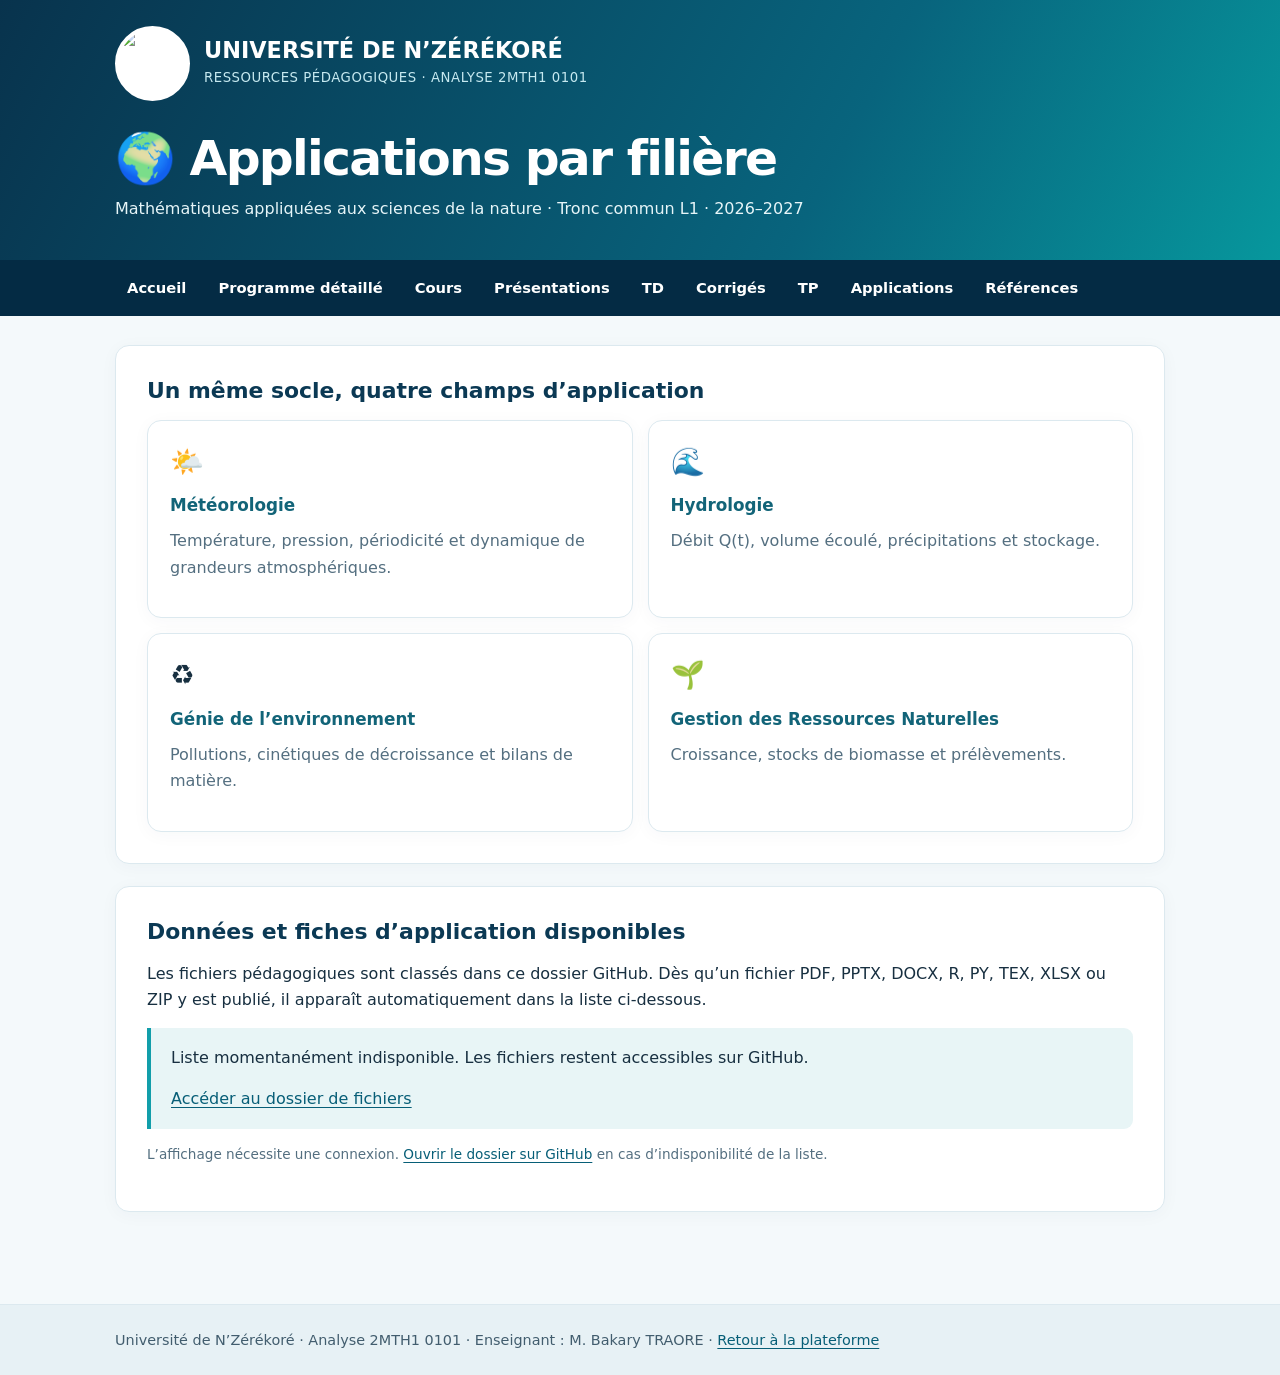
==== applications/index.html @ b44d6200 "Add practicals, applications, bibliography and visual styles" ====
<!doctype html><html lang="fr"><head><meta charset="utf-8"><meta name="viewport" content="width=device-width,initial-scale=1"><meta name="theme-color" content="#0b3954"><meta name="description" content="🌍 Applications par filière — Analyse 2MTH1 0101, tronc commun Licence 1, Université de N’Zérékoré."><title>🌍 Applications par filière | Analyse L1 Tronc commun — UNZ</title><link rel="stylesheet" href="../assets/sections.css"></head><body>
<header><div class="wrap"><div class="brand"><img src="../assets/logo-unz.webp" width="75" height="75" alt="Logo de l'Université de N’Zérékoré"><div><strong>Université de N’Zérékoré</strong><span>Ressources pédagogiques · Analyse 2MTH1 0101</span></div></div><h1>🌍 Applications par filière</h1><p>Mathématiques appliquées aux sciences de la nature · Tronc commun L1 · 2026–2027</p></div></header><nav aria-label="Navigation du cours"><div class="wrap"><a href="../index.html">Accueil</a><a href="../programme.html">Programme détaillé</a><a href="../cours/">Cours</a><a href="../presentations/">Présentations</a><a href="../td/">TD</a><a href="../corriges/">Corrigés</a><a href="../tp/">TP</a><a href="../applications/">Applications</a><a href="../bibliographie/">Références</a></div></nav>
<main class="wrap"><section class="panel"><h2>Un même socle, quatre champs d’application</h2><div class="grid">
<article class="card"><div class="symbol">🌤️</div><h3>Météorologie</h3><p>Température, pression, périodicité et dynamique de grandeurs atmosphériques.</p></article>
<article class="card"><div class="symbol">🌊</div><h3>Hydrologie</h3><p>Débit Q(t), volume écoulé, précipitations et stockage.</p></article>
<article class="card"><div class="symbol">♻️</div><h3>Génie de l’environnement</h3><p>Pollutions, cinétiques de décroissance et bilans de matière.</p></article>
<article class="card"><div class="symbol">🌱</div><h3>Gestion des Ressources Naturelles</h3><p>Croissance, stocks de biomasse et prélèvements.</p></article></div></section><section class="panel"><h2>Données et fiches d’application disponibles</h2><p>Les fichiers pédagogiques sont classés dans ce dossier GitHub. Dès qu’un fichier PDF, PPTX, DOCX, R, PY, TEX, XLSX ou ZIP y est publié, il apparaît automatiquement dans la liste ci-dessous.</p><div id="file-list" class="note" aria-live="polite">Recherche des ressources publiées…</div>
<p class="meta">L’affichage nécessite une connexion. <a href="https://github.com/btraore850/cours-analyse-licence-en-environnement/tree/main/applications/" target="_blank" rel="noopener noreferrer">Ouvrir le dossier sur GitHub</a> en cas d’indisponibilité de la liste.</p></section>
<script>(function(){
const box=document.getElementById('file-list');
const url='https://api.github.com/repos/btraore850/cours-analyse-licence-en-environnement/contents/applications?ref=main';
fetch(url,{headers:{Accept:'application/vnd.github+json'}}).then(r=>{if(!r.ok)throw Error('API');return r.json()}).then(items=>{
  const files=(Array.isArray(items)?items:[]).filter(f=>f.type==='file'&&/\.(pdf|pptx|docx|xlsx|zip|tex|r|py|csv|ipynb)$/i.test(f.name)).sort((a,b)=>a.name.localeCompare(b.name,'fr'));
  box.replaceChildren();
  if(!files.length){box.textContent='Aucun support déposé pour le moment. Les documents seront publiés progressivement.';return;}
  const ul=document.createElement('ul');ul.className='link-list';
  for(const item of files){const li=document.createElement('li');const a=document.createElement('a');a.href='./'+encodeURIComponent(item.name);a.target='_blank';a.rel='noopener noreferrer';a.textContent=item.name;li.append(a);if(Number.isFinite(item.size)){const meta=document.createElement('span');meta.className='meta';meta.textContent=' — '+(item.size/1024/1024).toFixed(2)+' Mo';li.append(meta);}ul.append(li);}
  box.append(ul);
}).catch(()=>{box.replaceChildren();const p=document.createElement('p');p.textContent='Liste momentanément indisponible. Les fichiers restent accessibles sur GitHub.';const a=document.createElement('a');a.href='https://github.com/btraore850/cours-analyse-licence-en-environnement/tree/main/applications/';a.textContent='Accéder au dossier de fichiers';box.append(p,a);});
})();</script></main><footer><div class="wrap">Université de N’Zérékoré · Analyse 2MTH1 0101 · Enseignant : M. Bakary TRAORE · <a href="../index.html">Retour à la plateforme</a></div></footer></body></html>
---- assets/sections.css ----
:root{--marine:#0b3954;--blue:#086e83;--aqua:#119eaa;--ink:#172f40;--muted:#546f80;--pale:#f4f9fb;--line:#dce9ef}
*{box-sizing:border-box}html{scroll-behavior:smooth}body{margin:0;color:var(--ink);background:var(--pale);font:16px/1.67 system-ui,-apple-system,"Segoe UI",Roboto,sans-serif}
a{color:#075e77;text-underline-offset:3px}a:focus-visible{outline:3px solid #edaf44;outline-offset:3px}.wrap{width:min(1050px,calc(100% - 34px));margin:auto}
header{color:#fff;background:linear-gradient(118deg,#08334d 0%,#08647d 65%,#07979d 100%);padding:26px 0 37px}
.brand{display:flex;align-items:center;gap:14px}.brand img{width:75px;height:75px;object-fit:contain;background:#fff;border-radius:50%;border:2px solid #fff;padding:2px}
.brand strong{font-size:clamp(.98rem,2.1vw,1.4rem);display:block;text-transform:uppercase;line-height:1.27}.brand span{color:#c6e9f0;font-size:.83rem;letter-spacing:.04em;text-transform:uppercase}
header h1{font-size:clamp(1.8rem,4.6vw,3.05rem);letter-spacing:-.035em;line-height:1.15;margin:30px 0 9px}header p{margin:0;max-width:800px;color:#e6f5f8}
nav{background:#042b44}nav .wrap{display:flex;gap:8px;flex-wrap:wrap;padding:9px 0}nav a{color:#fff;text-decoration:none;border-radius:8px;padding:7px 12px;font-weight:650;font-size:.92rem}nav a:hover,nav a[aria-current=page]{background:#156a91}
main{padding:29px 0 70px}.panel,.card{background:white;border:1px solid var(--line);border-radius:14px;box-shadow:0 3px 18px #0a344d09}.panel{padding:clamp(18px,3vw,31px);margin-bottom:22px}
h2{color:var(--marine);font-size:1.37rem;line-height:1.3;margin:0 0 14px}h3{font-size:1.05rem;margin:0 0 9px;color:#126478}p{margin:0 0 14px}
.grid{display:grid;grid-template-columns:repeat(2,minmax(0,1fr));gap:15px}.card{padding:22px}.card p{color:var(--muted)}.card .symbol{font-size:1.7rem;line-height:1.4;margin-bottom:10px}
a.action{display:inline-block;color:white;background:var(--marine);padding:9px 15px;border-radius:9px;text-decoration:none;font-weight:700;margin:2px 0 8px}
a.action:hover{background:#0c6580}.link-list{padding-left:21px}.link-list li{margin:8px 0}.label{display:inline-block;border-radius:5px;background:#e9f6f6;padding:3px 9px;color:#0b6575;font-size:.8rem;font-weight:720}
.note{background:#e8f5f6;border-left:4px solid var(--aqua);padding:17px 20px;border-radius:0 9px 9px 0;margin:14px 0}
code{background:#edf4f6;border-radius:4px;padding:2px 5px}.meta{font-size:.85rem;color:var(--muted)}
footer{border-top:1px solid var(--line);padding:23px 0;background:#e7f1f5;color:#425d6e;font-size:.9rem}
@media(max-width:700px){.grid{grid-template-columns:1fr}.brand img{width:64px;height:64px}.panel,.card{padding:18px}nav a{padding:6px 9px}}
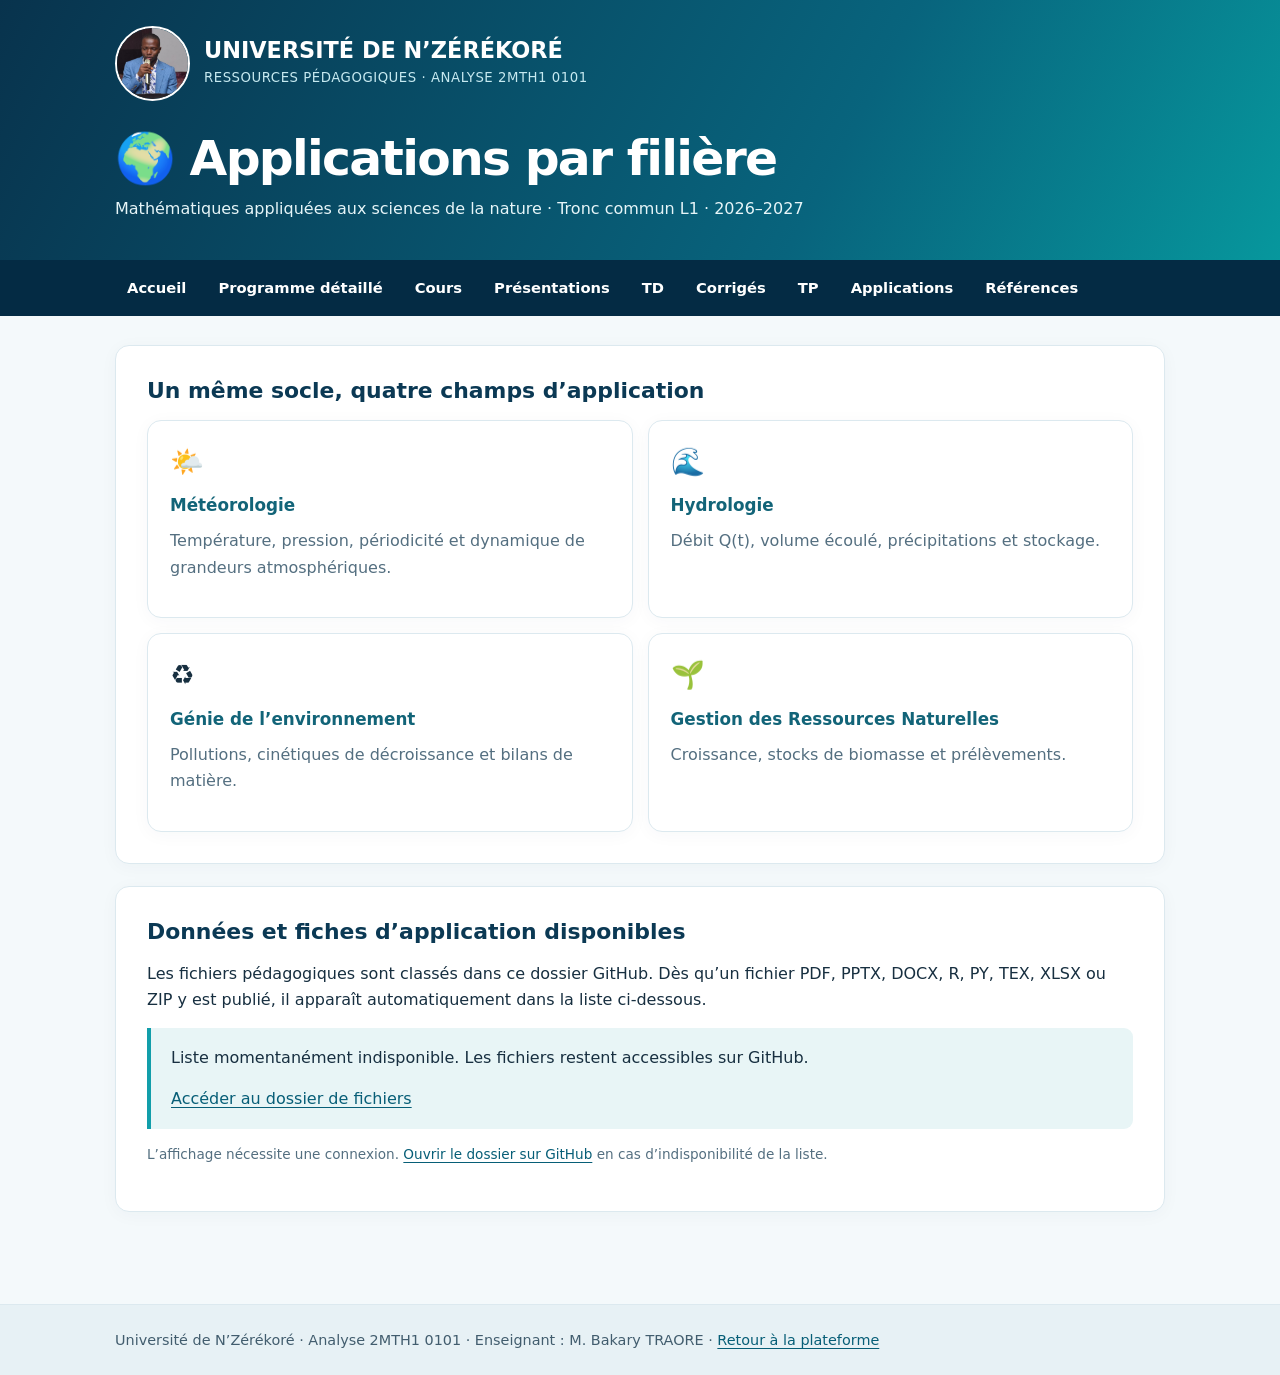
==== commit 1c28ee39: "Afficher la photo de profil dans les en-têtes du site Analyse Environnement" ====
--- a/applications/index.html
+++ b/applications/index.html
@@ -1,5 +1,5 @@
 <!doctype html><html lang="fr"><head><meta charset="utf-8"><meta name="viewport" content="width=device-width,initial-scale=1"><meta name="theme-color" content="#0b3954"><meta name="description" content="🌍 Applications par filière — Analyse 2MTH1 0101, tronc commun Licence 1, Université de N’Zérékoré."><title>🌍 Applications par filière | Analyse L1 Tronc commun — UNZ</title><link rel="stylesheet" href="../assets/sections.css"></head><body>
-<header><div class="wrap"><div class="brand"><img src="../assets/logo-unz.webp" width="75" height="75" alt="Logo de l'Université de N’Zérékoré"><div><strong>Université de N’Zérékoré</strong><span>Ressources pédagogiques · Analyse 2MTH1 0101</span></div></div><h1>🌍 Applications par filière</h1><p>Mathématiques appliquées aux sciences de la nature · Tronc commun L1 · 2026–2027</p></div></header><nav aria-label="Navigation du cours"><div class="wrap"><a href="../index.html">Accueil</a><a href="../programme.html">Programme détaillé</a><a href="../cours/">Cours</a><a href="../presentations/">Présentations</a><a href="../td/">TD</a><a href="../corriges/">Corrigés</a><a href="../tp/">TP</a><a href="../applications/">Applications</a><a href="../bibliographie/">Références</a></div></nav>
+<header><div class="wrap"><div class="brand"><img src="../assets/Profil.png" width="75" height="75" alt="Photo de profil de l’enseignant"><div><strong>Université de N’Zérékoré</strong><span>Ressources pédagogiques · Analyse 2MTH1 0101</span></div></div><h1>🌍 Applications par filière</h1><p>Mathématiques appliquées aux sciences de la nature · Tronc commun L1 · 2026–2027</p></div></header><nav aria-label="Navigation du cours"><div class="wrap"><a href="../index.html">Accueil</a><a href="../programme.html">Programme détaillé</a><a href="../cours/">Cours</a><a href="../presentations/">Présentations</a><a href="../td/">TD</a><a href="../corriges/">Corrigés</a><a href="../tp/">TP</a><a href="../applications/">Applications</a><a href="../bibliographie/">Références</a></div></nav>
 <main class="wrap"><section class="panel"><h2>Un même socle, quatre champs d’application</h2><div class="grid">
 <article class="card"><div class="symbol">🌤️</div><h3>Météorologie</h3><p>Température, pression, périodicité et dynamique de grandeurs atmosphériques.</p></article>
 <article class="card"><div class="symbol">🌊</div><h3>Hydrologie</h3><p>Débit Q(t), volume écoulé, précipitations et stockage.</p></article>
--- a/assets/sections.css
+++ b/assets/sections.css
@@ -2,7 +2,7 @@
 *{box-sizing:border-box}html{scroll-behavior:smooth}body{margin:0;color:var(--ink);background:var(--pale);font:16px/1.67 system-ui,-apple-system,"Segoe UI",Roboto,sans-serif}
 a{color:#075e77;text-underline-offset:3px}a:focus-visible{outline:3px solid #edaf44;outline-offset:3px}.wrap{width:min(1050px,calc(100% - 34px));margin:auto}
 header{color:#fff;background:linear-gradient(118deg,#08334d 0%,#08647d 65%,#07979d 100%);padding:26px 0 37px}
-.brand{display:flex;align-items:center;gap:14px}.brand img{width:75px;height:75px;object-fit:contain;background:#fff;border-radius:50%;border:2px solid #fff;padding:2px}
+.brand{display:flex;align-items:center;gap:14px}.brand img{width:75px;height:75px;object-fit:cover;object-position:center 25%;background:#0a4257;border-radius:50%;border:2px solid #fff;padding:0}
 .brand strong{font-size:clamp(.98rem,2.1vw,1.4rem);display:block;text-transform:uppercase;line-height:1.27}.brand span{color:#c6e9f0;font-size:.83rem;letter-spacing:.04em;text-transform:uppercase}
 header h1{font-size:clamp(1.8rem,4.6vw,3.05rem);letter-spacing:-.035em;line-height:1.15;margin:30px 0 9px}header p{margin:0;max-width:800px;color:#e6f5f8}
 nav{background:#042b44}nav .wrap{display:flex;gap:8px;flex-wrap:wrap;padding:9px 0}nav a{color:#fff;text-decoration:none;border-radius:8px;padding:7px 12px;font-weight:650;font-size:.92rem}nav a:hover,nav a[aria-current=page]{background:#156a91}
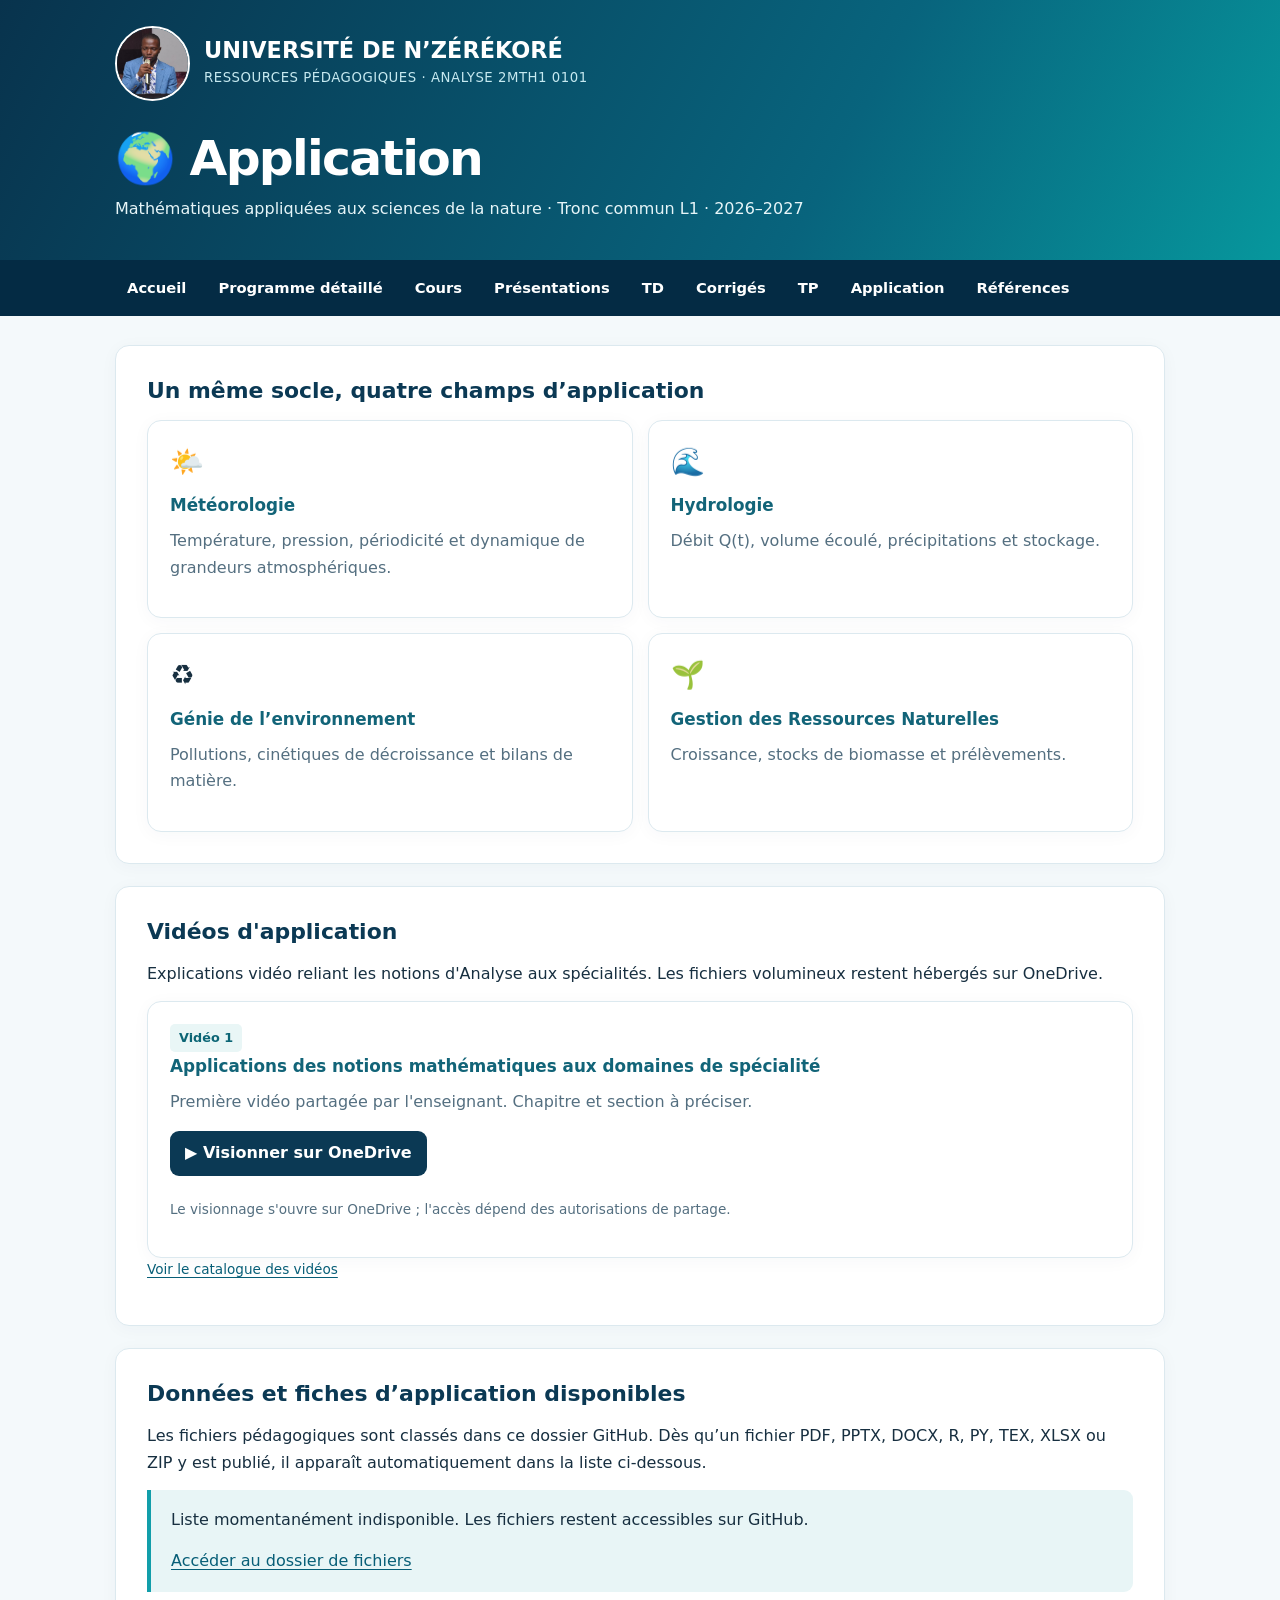
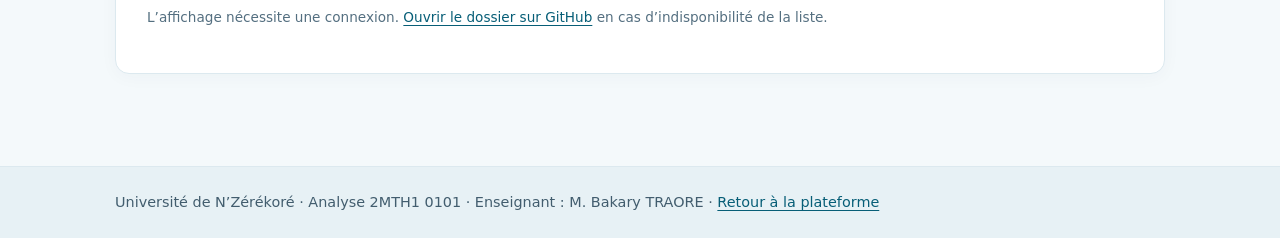
==== commit b25074de: "Intégrer les vidéos pédagogiques à la rubrique Application" ====
--- a/applications/index.html
+++ b/applications/index.html
@@ -1,10 +1,10 @@
 <!doctype html><html lang="fr"><head><meta charset="utf-8"><meta name="viewport" content="width=device-width,initial-scale=1"><meta name="theme-color" content="#0b3954"><meta name="description" content="🌍 Applications par filière — Analyse 2MTH1 0101, tronc commun Licence 1, Université de N’Zérékoré."><title>🌍 Applications par filière | Analyse L1 Tronc commun — UNZ</title><link rel="stylesheet" href="../assets/sections.css"></head><body>
-<header><div class="wrap"><div class="brand"><img src="../assets/Profil.png" width="75" height="75" alt="Photo de profil de l’enseignant"><div><strong>Université de N’Zérékoré</strong><span>Ressources pédagogiques · Analyse 2MTH1 0101</span></div></div><h1>🌍 Applications par filière</h1><p>Mathématiques appliquées aux sciences de la nature · Tronc commun L1 · 2026–2027</p></div></header><nav aria-label="Navigation du cours"><div class="wrap"><a href="../index.html">Accueil</a><a href="../programme.html">Programme détaillé</a><a href="../cours/">Cours</a><a href="../presentations/">Présentations</a><a href="../td/">TD</a><a href="../corriges/">Corrigés</a><a href="../tp/">TP</a><a href="../applications/">Applications</a><a href="../bibliographie/">Références</a></div></nav>
+<header><div class="wrap"><div class="brand"><img src="../assets/Profil.png" width="75" height="75" alt="Photo de profil de l’enseignant"><div><strong>Université de N’Zérékoré</strong><span>Ressources pédagogiques · Analyse 2MTH1 0101</span></div></div><h1>🌍 Application</h1><p>Mathématiques appliquées aux sciences de la nature · Tronc commun L1 · 2026–2027</p></div></header><nav aria-label="Navigation du cours"><div class="wrap"><a href="../index.html">Accueil</a><a href="../programme.html">Programme détaillé</a><a href="../cours/">Cours</a><a href="../presentations/">Présentations</a><a href="../td/">TD</a><a href="../corriges/">Corrigés</a><a href="../tp/">TP</a><a href="../applications/">Application</a><a href="../bibliographie/">Références</a></div></nav>
 <main class="wrap"><section class="panel"><h2>Un même socle, quatre champs d’application</h2><div class="grid">
 <article class="card"><div class="symbol">🌤️</div><h3>Météorologie</h3><p>Température, pression, périodicité et dynamique de grandeurs atmosphériques.</p></article>
 <article class="card"><div class="symbol">🌊</div><h3>Hydrologie</h3><p>Débit Q(t), volume écoulé, précipitations et stockage.</p></article>
 <article class="card"><div class="symbol">♻️</div><h3>Génie de l’environnement</h3><p>Pollutions, cinétiques de décroissance et bilans de matière.</p></article>
-<article class="card"><div class="symbol">🌱</div><h3>Gestion des Ressources Naturelles</h3><p>Croissance, stocks de biomasse et prélèvements.</p></article></div></section><section class="panel"><h2>Données et fiches d’application disponibles</h2><p>Les fichiers pédagogiques sont classés dans ce dossier GitHub. Dès qu’un fichier PDF, PPTX, DOCX, R, PY, TEX, XLSX ou ZIP y est publié, il apparaît automatiquement dans la liste ci-dessous.</p><div id="file-list" class="note" aria-live="polite">Recherche des ressources publiées…</div>
+<article class="card"><div class="symbol">🌱</div><h3>Gestion des Ressources Naturelles</h3><p>Croissance, stocks de biomasse et prélèvements.</p></article></div></section><section class="panel" id="videos-applications"><h2>Vidéos d'application</h2><p>Explications vidéo reliant les notions d'Analyse aux spécialités. Les fichiers volumineux restent hébergés sur OneDrive.</p><article class="card"><span class="label">Vidéo 1</span><h3>Applications des notions mathématiques aux domaines de spécialité</h3><p>Première vidéo partagée par l'enseignant. Chapitre et section à préciser.</p><p><a class="action" href="https://1drv.ms/v/c/96b64801aa91c5f7/IQCIXhhqDDjSRplKuMBbmd2fAfDTXLWQLbrHZxIrogS8CrU?e=4lYdGc" target="_blank" rel="noopener noreferrer">▶ Visionner sur OneDrive</a></p><p class="meta">Le visionnage s'ouvre sur OneDrive ; l'accès dépend des autorisations de partage.</p></article><p class="meta"><a href="VIDEOS.md">Voir le catalogue des vidéos</a></p></section><section class="panel"><h2>Données et fiches d’application disponibles</h2><p>Les fichiers pédagogiques sont classés dans ce dossier GitHub. Dès qu’un fichier PDF, PPTX, DOCX, R, PY, TEX, XLSX ou ZIP y est publié, il apparaît automatiquement dans la liste ci-dessous.</p><div id="file-list" class="note" aria-live="polite">Recherche des ressources publiées…</div>
 <p class="meta">L’affichage nécessite une connexion. <a href="https://github.com/btraore850/cours-analyse-licence-en-environnement/tree/main/applications/" target="_blank" rel="noopener noreferrer">Ouvrir le dossier sur GitHub</a> en cas d’indisponibilité de la liste.</p></section>
 <script>(function(){
 const box=document.getElementById('file-list');
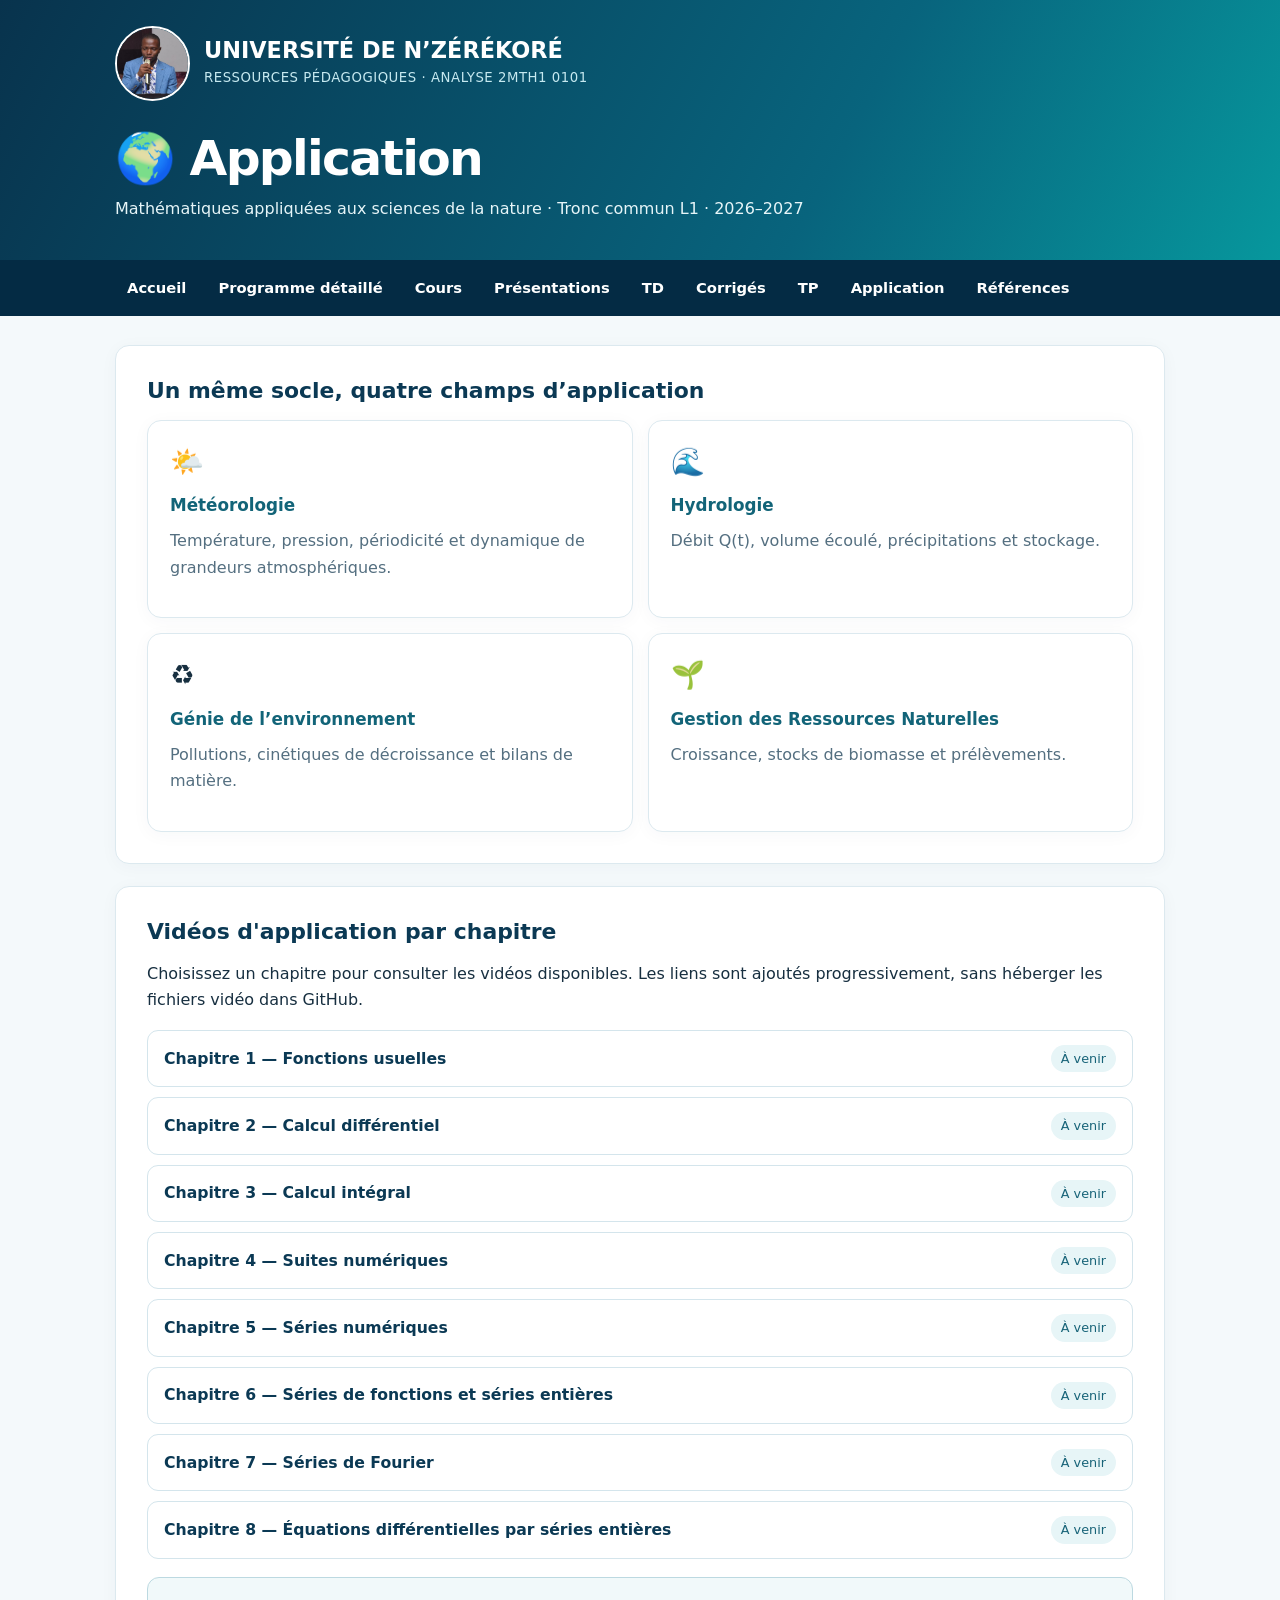
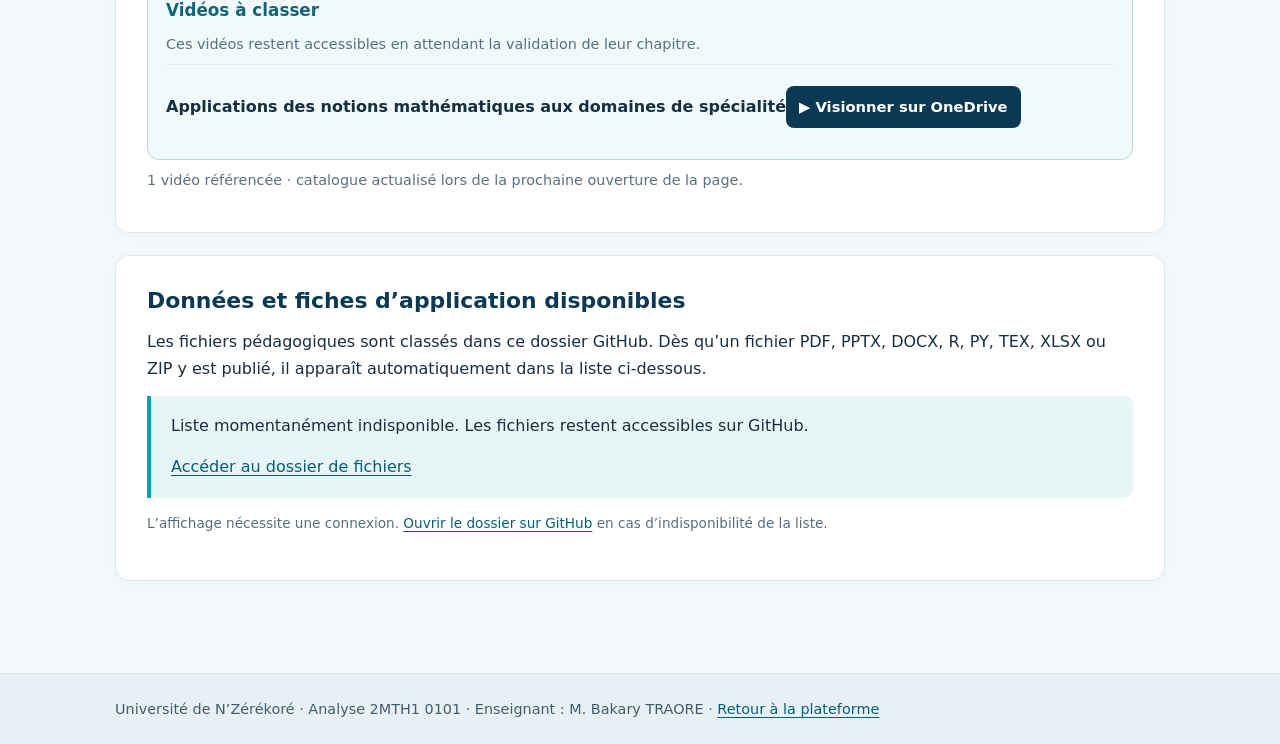
==== commit a59a1c43: "Afficher les vidéos progressivement par chapitre dans Application" ====
--- a/applications/index.html
+++ b/applications/index.html
@@ -4,7 +4,7 @@
 <article class="card"><div class="symbol">🌤️</div><h3>Météorologie</h3><p>Température, pression, périodicité et dynamique de grandeurs atmosphériques.</p></article>
 <article class="card"><div class="symbol">🌊</div><h3>Hydrologie</h3><p>Débit Q(t), volume écoulé, précipitations et stockage.</p></article>
 <article class="card"><div class="symbol">♻️</div><h3>Génie de l’environnement</h3><p>Pollutions, cinétiques de décroissance et bilans de matière.</p></article>
-<article class="card"><div class="symbol">🌱</div><h3>Gestion des Ressources Naturelles</h3><p>Croissance, stocks de biomasse et prélèvements.</p></article></div></section><section class="panel" id="videos-applications"><h2>Vidéos d'application</h2><p>Explications vidéo reliant les notions d'Analyse aux spécialités. Les fichiers volumineux restent hébergés sur OneDrive.</p><article class="card"><span class="label">Vidéo 1</span><h3>Applications des notions mathématiques aux domaines de spécialité</h3><p>Première vidéo partagée par l'enseignant. Chapitre et section à préciser.</p><p><a class="action" href="https://1drv.ms/v/c/96b64801aa91c5f7/IQCIXhhqDDjSRplKuMBbmd2fAfDTXLWQLbrHZxIrogS8CrU?e=4lYdGc" target="_blank" rel="noopener noreferrer">▶ Visionner sur OneDrive</a></p><p class="meta">Le visionnage s'ouvre sur OneDrive ; l'accès dépend des autorisations de partage.</p></article><p class="meta"><a href="VIDEOS.md">Voir le catalogue des vidéos</a></p></section><section class="panel"><h2>Données et fiches d’application disponibles</h2><p>Les fichiers pédagogiques sont classés dans ce dossier GitHub. Dès qu’un fichier PDF, PPTX, DOCX, R, PY, TEX, XLSX ou ZIP y est publié, il apparaît automatiquement dans la liste ci-dessous.</p><div id="file-list" class="note" aria-live="polite">Recherche des ressources publiées…</div>
+<article class="card"><div class="symbol">🌱</div><h3>Gestion des Ressources Naturelles</h3><p>Croissance, stocks de biomasse et prélèvements.</p></article></div></section><section class="panel" id="videos-applications" aria-labelledby="titre-videos-applications"><h2 id="titre-videos-applications">Vidéos d'application par chapitre</h2><p>Choisissez un chapitre pour consulter les vidéos disponibles. Les liens sont ajoutés progressivement, sans héberger les fichiers vidéo dans GitHub.</p><div id="chapitres-videos" aria-live="polite"><p>Chargement du catalogue…</p></div></section><section class="panel"><h2>Données et fiches d’application disponibles</h2><p>Les fichiers pédagogiques sont classés dans ce dossier GitHub. Dès qu’un fichier PDF, PPTX, DOCX, R, PY, TEX, XLSX ou ZIP y est publié, il apparaît automatiquement dans la liste ci-dessous.</p><div id="file-list" class="note" aria-live="polite">Recherche des ressources publiées…</div>
 <p class="meta">L’affichage nécessite une connexion. <a href="https://github.com/btraore850/cours-analyse-licence-en-environnement/tree/main/applications/" target="_blank" rel="noopener noreferrer">Ouvrir le dossier sur GitHub</a> en cas d’indisponibilité de la liste.</p></section>
 <script>(function(){
 const box=document.getElementById('file-list');
@@ -17,4 +17,21 @@
   for(const item of files){const li=document.createElement('li');const a=document.createElement('a');a.href='./'+encodeURIComponent(item.name);a.target='_blank';a.rel='noopener noreferrer';a.textContent=item.name;li.append(a);if(Number.isFinite(item.size)){const meta=document.createElement('span');meta.className='meta';meta.textContent=' — '+(item.size/1024/1024).toFixed(2)+' Mo';li.append(meta);}ul.append(li);}
   box.append(ul);
 }).catch(()=>{box.replaceChildren();const p=document.createElement('p');p.textContent='Liste momentanément indisponible. Les fichiers restent accessibles sur GitHub.';const a=document.createElement('a');a.href='https://github.com/btraore850/cours-analyse-licence-en-environnement/tree/main/applications/';a.textContent='Accéder au dossier de fichiers';box.append(p,a);});
-})();</script></main><footer><div class="wrap">Université de N’Zérékoré · Analyse 2MTH1 0101 · Enseignant : M. Bakary TRAORE · <a href="../index.html">Retour à la plateforme</a></div></footer></body></html>+})();</script></main><footer><div class="wrap">Université de N’Zérékoré · Analyse 2MTH1 0101 · Enseignant : M. Bakary TRAORE · <a href="../index.html">Retour à la plateforme</a></div></footer><style>
+#chapitres-videos .video-chapters{display:grid;gap:10px;margin:16px 0}
+#chapitres-videos .video-chapter{border:1px solid #d4e5ec;border-radius:11px;background:#fff;overflow:hidden}
+#chapitres-videos .video-summary{cursor:pointer;padding:14px 16px;display:flex;gap:12px;align-items:center;justify-content:space-between;flex-wrap:wrap}
+#chapitres-videos .video-summary:hover{background:#eef7f9}
+#chapitres-videos .video-summary strong{font-size:.98rem;color:#0b3954}
+#chapitres-videos .video-count{white-space:nowrap;font-size:.8rem;color:#176378;background:#e7f5f7;border-radius:999px;padding:3px 10px}
+#chapitres-videos .video-content{padding:0 16px 15px}
+#chapitres-videos .video-empty,#chapitres-videos .video-small{color:#587080;font-size:.9rem;margin:8px 0}
+#chapitres-videos .video-entry{padding:13px 0;border-top:1px solid #e3edf1}
+#chapitres-videos .video-entry h3{margin:0 0 6px;font-size:1rem}
+#chapitres-videos .video-button{display:inline-block;background:#0b3954;color:#fff;border-radius:8px;text-decoration:none;font-size:.92rem;font-weight:700;padding:9px 13px;margin-top:8px}
+#chapitres-videos .video-button:hover{background:#11607a}
+#chapitres-videos .video-pending{border:1px solid #bcd9e1;border-radius:12px;padding:18px;margin-top:18px;background:#f1f9fa}
+#chapitres-videos .video-pending h3{margin:0 0 6px}
+</style>
+<script src="videos.js" defer></script>
+</body></html>
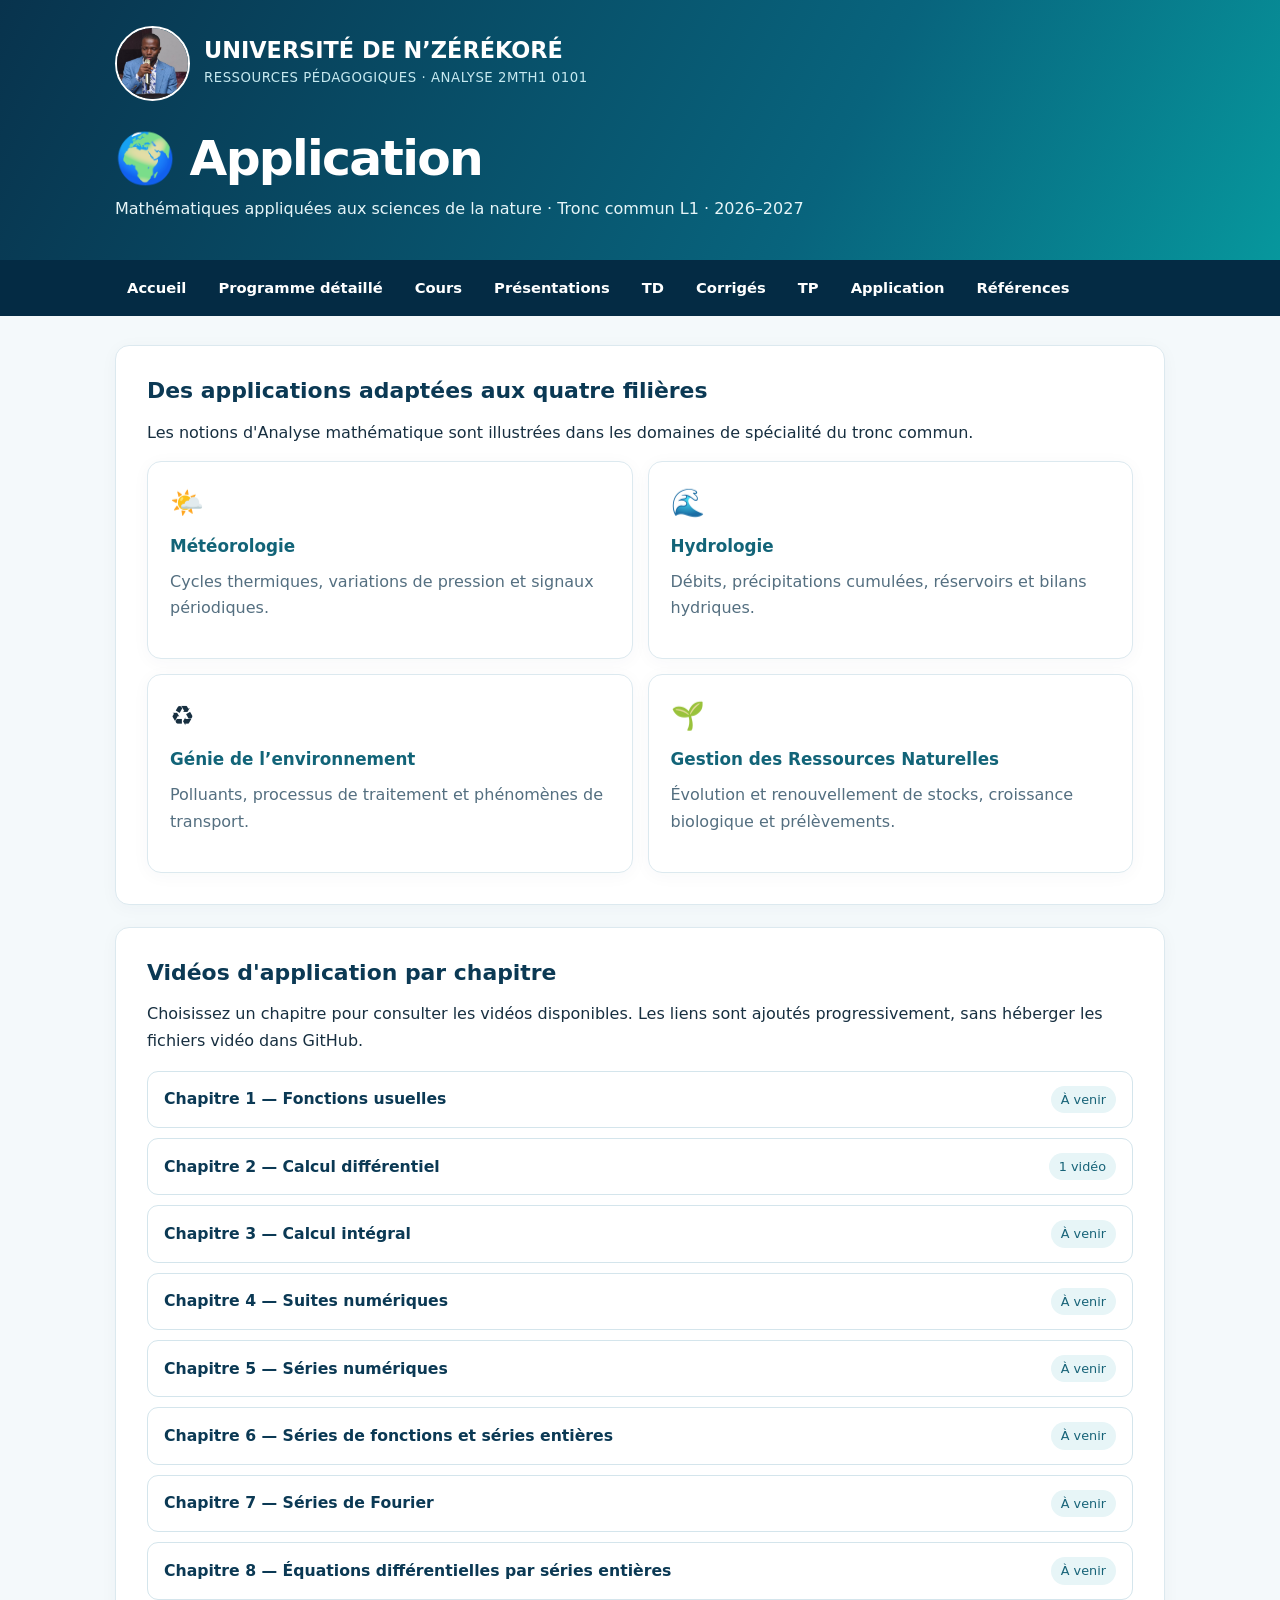
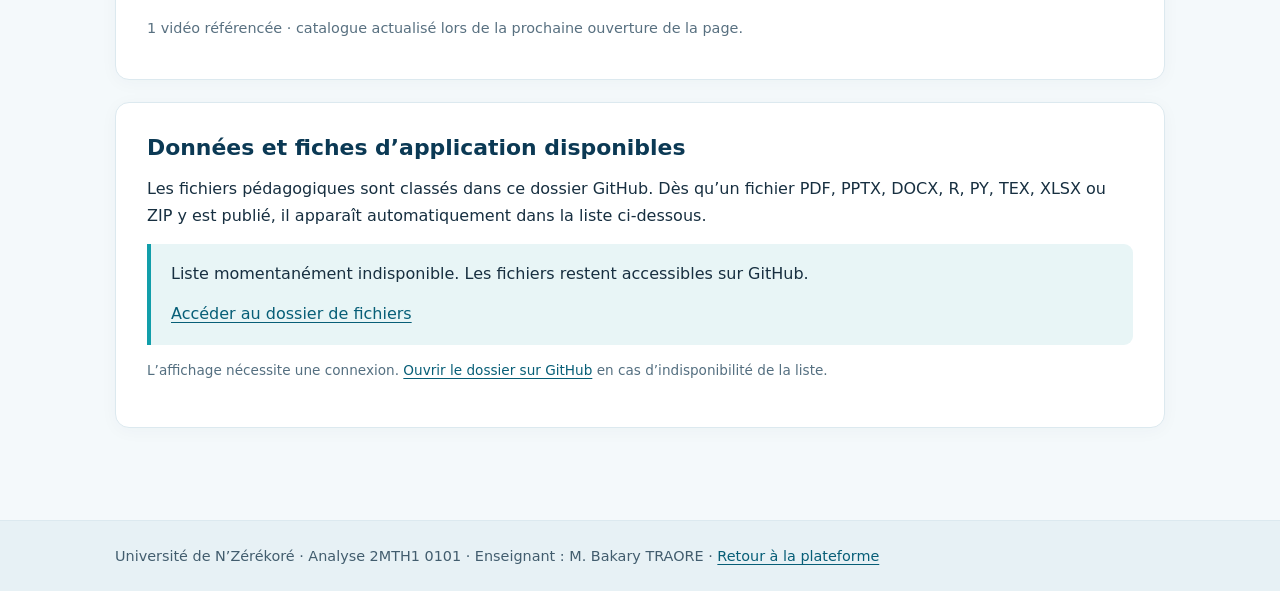
==== commit 6618d8e6: "Fusionner les applications des quatre filières dans la rubrique Application" ====
--- a/applications/index.html
+++ b/applications/index.html
@@ -1,10 +1,14 @@
 <!doctype html><html lang="fr"><head><meta charset="utf-8"><meta name="viewport" content="width=device-width,initial-scale=1"><meta name="theme-color" content="#0b3954"><meta name="description" content="🌍 Applications par filière — Analyse 2MTH1 0101, tronc commun Licence 1, Université de N’Zérékoré."><title>🌍 Applications par filière | Analyse L1 Tronc commun — UNZ</title><link rel="stylesheet" href="../assets/sections.css"></head><body>
 <header><div class="wrap"><div class="brand"><img src="../assets/Profil.png" width="75" height="75" alt="Photo de profil de l’enseignant"><div><strong>Université de N’Zérékoré</strong><span>Ressources pédagogiques · Analyse 2MTH1 0101</span></div></div><h1>🌍 Application</h1><p>Mathématiques appliquées aux sciences de la nature · Tronc commun L1 · 2026–2027</p></div></header><nav aria-label="Navigation du cours"><div class="wrap"><a href="../index.html">Accueil</a><a href="../programme.html">Programme détaillé</a><a href="../cours/">Cours</a><a href="../presentations/">Présentations</a><a href="../td/">TD</a><a href="../corriges/">Corrigés</a><a href="../tp/">TP</a><a href="../applications/">Application</a><a href="../bibliographie/">Références</a></div></nav>
-<main class="wrap"><section class="panel"><h2>Un même socle, quatre champs d’application</h2><div class="grid">
-<article class="card"><div class="symbol">🌤️</div><h3>Météorologie</h3><p>Température, pression, périodicité et dynamique de grandeurs atmosphériques.</p></article>
-<article class="card"><div class="symbol">🌊</div><h3>Hydrologie</h3><p>Débit Q(t), volume écoulé, précipitations et stockage.</p></article>
-<article class="card"><div class="symbol">♻️</div><h3>Génie de l’environnement</h3><p>Pollutions, cinétiques de décroissance et bilans de matière.</p></article>
-<article class="card"><div class="symbol">🌱</div><h3>Gestion des Ressources Naturelles</h3><p>Croissance, stocks de biomasse et prélèvements.</p></article></div></section><section class="panel" id="videos-applications" aria-labelledby="titre-videos-applications"><h2 id="titre-videos-applications">Vidéos d'application par chapitre</h2><p>Choisissez un chapitre pour consulter les vidéos disponibles. Les liens sont ajoutés progressivement, sans héberger les fichiers vidéo dans GitHub.</p><div id="chapitres-videos" aria-live="polite"><p>Chargement du catalogue…</p></div></section><section class="panel"><h2>Données et fiches d’application disponibles</h2><p>Les fichiers pédagogiques sont classés dans ce dossier GitHub. Dès qu’un fichier PDF, PPTX, DOCX, R, PY, TEX, XLSX ou ZIP y est publié, il apparaît automatiquement dans la liste ci-dessous.</p><div id="file-list" class="note" aria-live="polite">Recherche des ressources publiées…</div>
+<main class="wrap"><section class="panel" id="domaines-application" aria-labelledby="domaines-application-titre">
+<h2 id="domaines-application-titre">Des applications adaptées aux quatre filières</h2>
+<p>Les notions d'Analyse mathématique sont illustrées dans les domaines de spécialité du tronc commun.</p>
+<div class="grid">
+<article class="card"><div class="symbol" aria-hidden="true">🌤️</div><h3>Météorologie</h3><p>Cycles thermiques, variations de pression et signaux périodiques.</p></article>
+<article class="card"><div class="symbol" aria-hidden="true">🌊</div><h3>Hydrologie</h3><p>Débits, précipitations cumulées, réservoirs et bilans hydriques.</p></article>
+<article class="card"><div class="symbol" aria-hidden="true">♻️</div><h3>Génie de l’environnement</h3><p>Polluants, processus de traitement et phénomènes de transport.</p></article>
+<article class="card"><div class="symbol" aria-hidden="true">🌱</div><h3>Gestion des Ressources Naturelles</h3><p>Évolution et renouvellement de stocks, croissance biologique et prélèvements.</p></article>
+</div></section><section class="panel" id="videos-applications" aria-labelledby="titre-videos-applications"><h2 id="titre-videos-applications">Vidéos d'application par chapitre</h2><p>Choisissez un chapitre pour consulter les vidéos disponibles. Les liens sont ajoutés progressivement, sans héberger les fichiers vidéo dans GitHub.</p><div id="chapitres-videos" aria-live="polite"><p>Chargement du catalogue…</p></div></section><section class="panel"><h2>Données et fiches d’application disponibles</h2><p>Les fichiers pédagogiques sont classés dans ce dossier GitHub. Dès qu’un fichier PDF, PPTX, DOCX, R, PY, TEX, XLSX ou ZIP y est publié, il apparaît automatiquement dans la liste ci-dessous.</p><div id="file-list" class="note" aria-live="polite">Recherche des ressources publiées…</div>
 <p class="meta">L’affichage nécessite une connexion. <a href="https://github.com/btraore850/cours-analyse-licence-en-environnement/tree/main/applications/" target="_blank" rel="noopener noreferrer">Ouvrir le dossier sur GitHub</a> en cas d’indisponibilité de la liste.</p></section>
 <script>(function(){
 const box=document.getElementById('file-list');
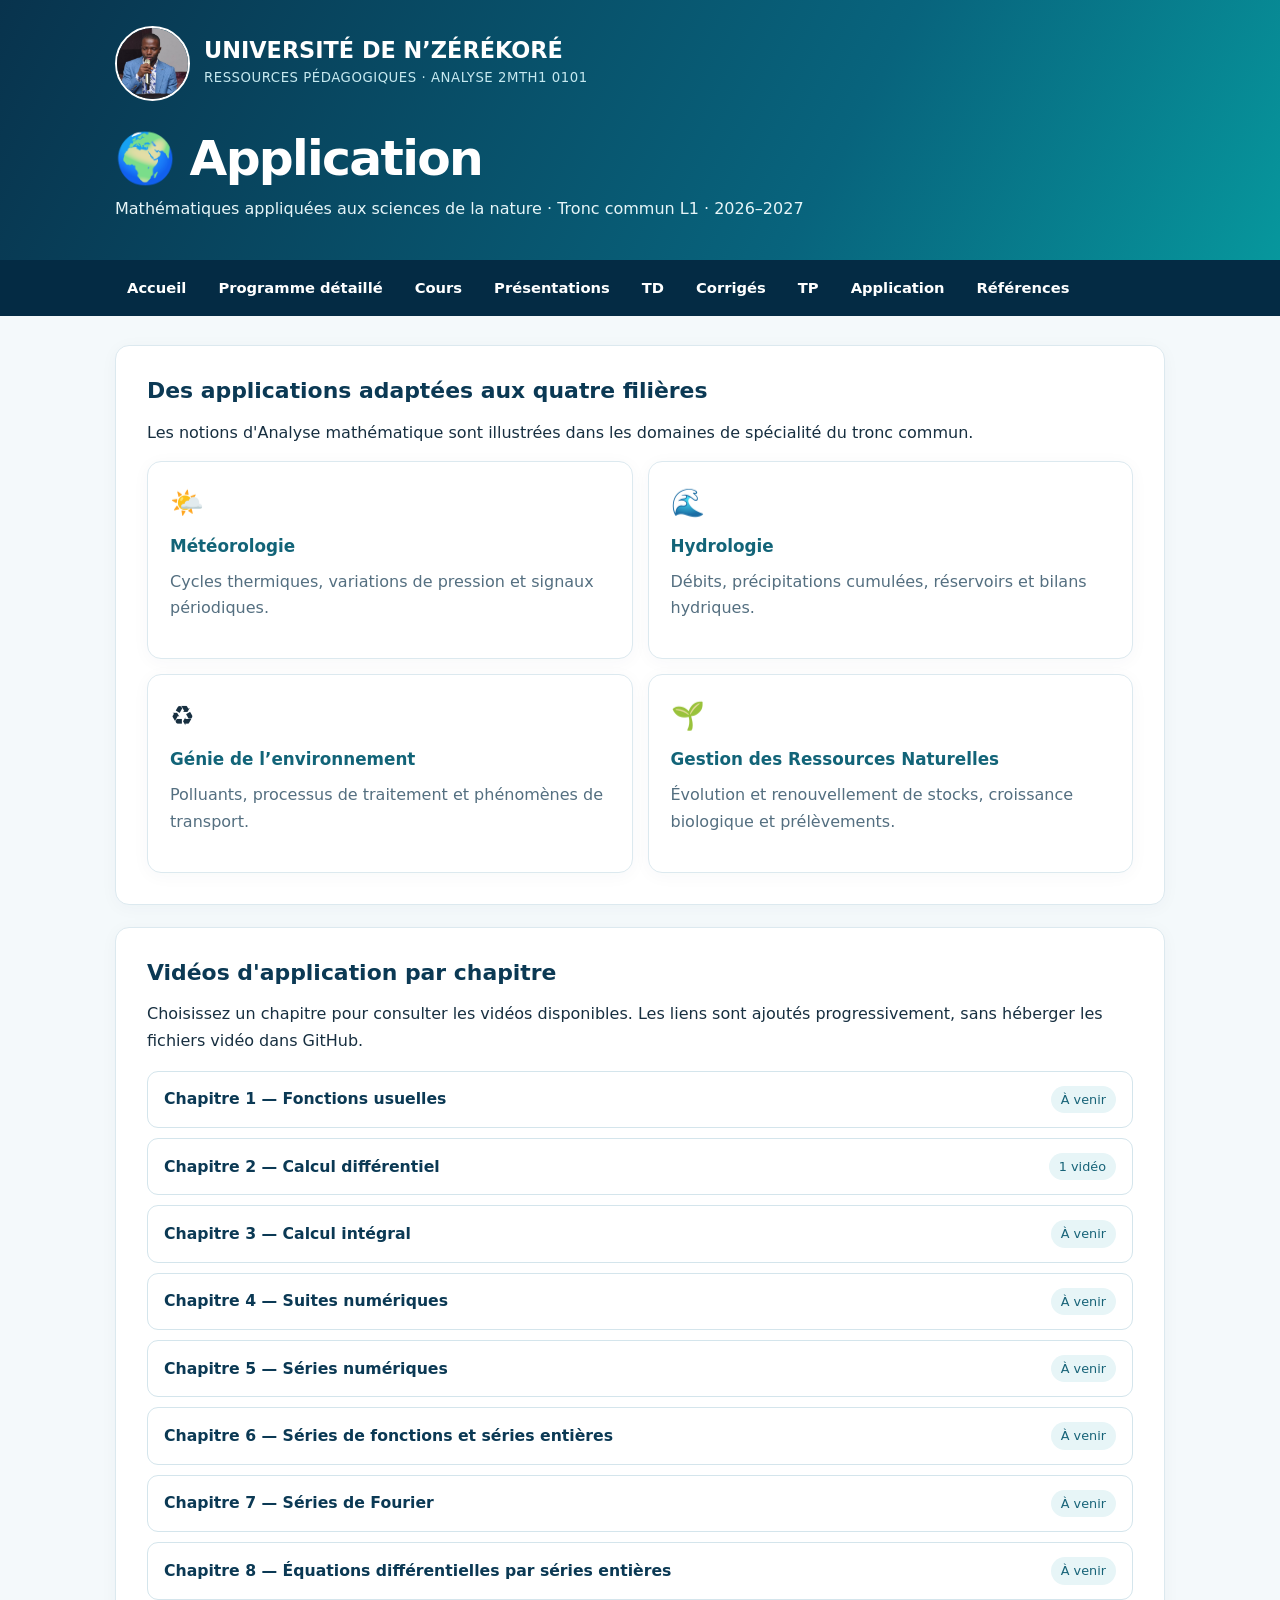
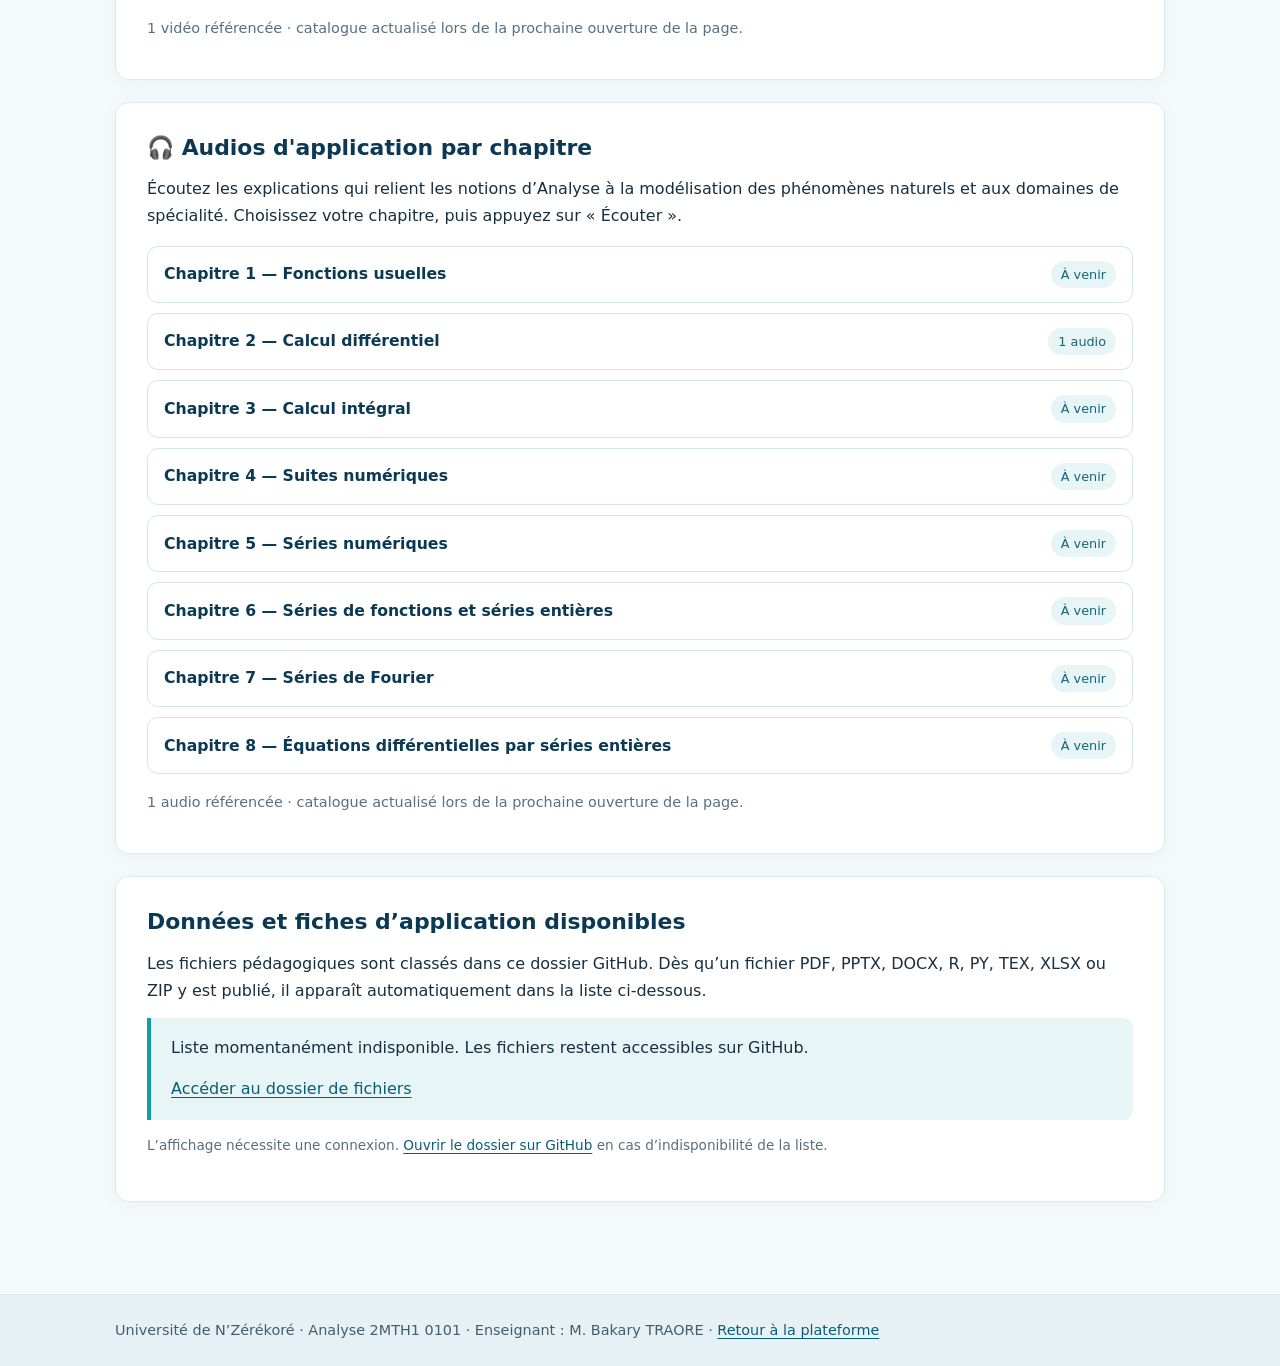
==== commit e40a8cd6: "Intégrer la rubrique Audios d’application par chapitre à la plateforme" ====
--- a/applications/index.html
+++ b/applications/index.html
@@ -8,7 +8,7 @@
 <article class="card"><div class="symbol" aria-hidden="true">🌊</div><h3>Hydrologie</h3><p>Débits, précipitations cumulées, réservoirs et bilans hydriques.</p></article>
 <article class="card"><div class="symbol" aria-hidden="true">♻️</div><h3>Génie de l’environnement</h3><p>Polluants, processus de traitement et phénomènes de transport.</p></article>
 <article class="card"><div class="symbol" aria-hidden="true">🌱</div><h3>Gestion des Ressources Naturelles</h3><p>Évolution et renouvellement de stocks, croissance biologique et prélèvements.</p></article>
-</div></section><section class="panel" id="videos-applications" aria-labelledby="titre-videos-applications"><h2 id="titre-videos-applications">Vidéos d'application par chapitre</h2><p>Choisissez un chapitre pour consulter les vidéos disponibles. Les liens sont ajoutés progressivement, sans héberger les fichiers vidéo dans GitHub.</p><div id="chapitres-videos" aria-live="polite"><p>Chargement du catalogue…</p></div></section><section class="panel"><h2>Données et fiches d’application disponibles</h2><p>Les fichiers pédagogiques sont classés dans ce dossier GitHub. Dès qu’un fichier PDF, PPTX, DOCX, R, PY, TEX, XLSX ou ZIP y est publié, il apparaît automatiquement dans la liste ci-dessous.</p><div id="file-list" class="note" aria-live="polite">Recherche des ressources publiées…</div>
+</div></section><section class="panel" id="videos-applications" aria-labelledby="titre-videos-applications"><h2 id="titre-videos-applications">Vidéos d'application par chapitre</h2><p>Choisissez un chapitre pour consulter les vidéos disponibles. Les liens sont ajoutés progressivement, sans héberger les fichiers vidéo dans GitHub.</p><div id="chapitres-videos" aria-live="polite"><p>Chargement du catalogue…</p></div></section><section class="panel" id="audios-applications" aria-labelledby="titre-audios-applications"><h2 id="titre-audios-applications">🎧 Audios d'application par chapitre</h2><p>Écoutez les explications qui relient les notions d’Analyse à la modélisation des phénomènes naturels et aux domaines de spécialité. Choisissez votre chapitre, puis appuyez sur « Écouter ».</p><div id="chapitres-audios" aria-live="polite"><p>Chargement des audios…</p></div><noscript><p><a href="https://1drv.ms/u/c/96b64801aa91c5f7/IQDWI_r1zynGS5aNCzi23KBCARkCHHpRU6VjJ1iRneKgelI?e=N4W4RV">Chapitre 2 — Écouter l’audio sur OneDrive</a></p></noscript></section><section class="panel"><h2>Données et fiches d’application disponibles</h2><p>Les fichiers pédagogiques sont classés dans ce dossier GitHub. Dès qu’un fichier PDF, PPTX, DOCX, R, PY, TEX, XLSX ou ZIP y est publié, il apparaît automatiquement dans la liste ci-dessous.</p><div id="file-list" class="note" aria-live="polite">Recherche des ressources publiées…</div>
 <p class="meta">L’affichage nécessite une connexion. <a href="https://github.com/btraore850/cours-analyse-licence-en-environnement/tree/main/applications/" target="_blank" rel="noopener noreferrer">Ouvrir le dossier sur GitHub</a> en cas d’indisponibilité de la liste.</p></section>
 <script>(function(){
 const box=document.getElementById('file-list');
@@ -22,20 +22,21 @@
   box.append(ul);
 }).catch(()=>{box.replaceChildren();const p=document.createElement('p');p.textContent='Liste momentanément indisponible. Les fichiers restent accessibles sur GitHub.';const a=document.createElement('a');a.href='https://github.com/btraore850/cours-analyse-licence-en-environnement/tree/main/applications/';a.textContent='Accéder au dossier de fichiers';box.append(p,a);});
 })();</script></main><footer><div class="wrap">Université de N’Zérékoré · Analyse 2MTH1 0101 · Enseignant : M. Bakary TRAORE · <a href="../index.html">Retour à la plateforme</a></div></footer><style>
-#chapitres-videos .video-chapters{display:grid;gap:10px;margin:16px 0}
-#chapitres-videos .video-chapter{border:1px solid #d4e5ec;border-radius:11px;background:#fff;overflow:hidden}
-#chapitres-videos .video-summary{cursor:pointer;padding:14px 16px;display:flex;gap:12px;align-items:center;justify-content:space-between;flex-wrap:wrap}
-#chapitres-videos .video-summary:hover{background:#eef7f9}
-#chapitres-videos .video-summary strong{font-size:.98rem;color:#0b3954}
-#chapitres-videos .video-count{white-space:nowrap;font-size:.8rem;color:#176378;background:#e7f5f7;border-radius:999px;padding:3px 10px}
-#chapitres-videos .video-content{padding:0 16px 15px}
-#chapitres-videos .video-empty,#chapitres-videos .video-small{color:#587080;font-size:.9rem;margin:8px 0}
-#chapitres-videos .video-entry{padding:13px 0;border-top:1px solid #e3edf1}
-#chapitres-videos .video-entry h3{margin:0 0 6px;font-size:1rem}
-#chapitres-videos .video-button{display:inline-block;background:#0b3954;color:#fff;border-radius:8px;text-decoration:none;font-size:.92rem;font-weight:700;padding:9px 13px;margin-top:8px}
-#chapitres-videos .video-button:hover{background:#11607a}
-#chapitres-videos .video-pending{border:1px solid #bcd9e1;border-radius:12px;padding:18px;margin-top:18px;background:#f1f9fa}
-#chapitres-videos .video-pending h3{margin:0 0 6px}
+:is(#chapitres-videos,#chapitres-audios) .video-chapters{display:grid;gap:10px;margin:16px 0}
+:is(#chapitres-videos,#chapitres-audios) .video-chapter{border:1px solid #d4e5ec;border-radius:11px;background:#fff;overflow:hidden}
+:is(#chapitres-videos,#chapitres-audios) .video-summary{cursor:pointer;padding:14px 16px;display:flex;gap:12px;align-items:center;justify-content:space-between;flex-wrap:wrap}
+:is(#chapitres-videos,#chapitres-audios) .video-summary:hover{background:#eef7f9}
+:is(#chapitres-videos,#chapitres-audios) .video-summary strong{font-size:.98rem;color:#0b3954}
+:is(#chapitres-videos,#chapitres-audios) .video-count{white-space:nowrap;font-size:.8rem;color:#176378;background:#e7f5f7;border-radius:999px;padding:3px 10px}
+:is(#chapitres-videos,#chapitres-audios) .video-content{padding:0 16px 15px}
+:is(#chapitres-videos,#chapitres-audios) .video-empty,:is(#chapitres-videos,#chapitres-audios) .video-small{color:#587080;font-size:.9rem;margin:8px 0}
+:is(#chapitres-videos,#chapitres-audios) .video-entry{padding:13px 0;border-top:1px solid #e3edf1}
+:is(#chapitres-videos,#chapitres-audios) .video-entry h3{margin:0 0 6px;font-size:1rem}
+:is(#chapitres-videos,#chapitres-audios) .video-button{display:inline-block;background:#0b3954;color:#fff;border-radius:8px;text-decoration:none;font-size:.92rem;font-weight:700;padding:9px 13px;margin-top:8px}
+:is(#chapitres-videos,#chapitres-audios) .video-button:hover{background:#11607a}
+:is(#chapitres-videos,#chapitres-audios) .video-pending{border:1px solid #bcd9e1;border-radius:12px;padding:18px;margin-top:18px;background:#f1f9fa}
+:is(#chapitres-videos,#chapitres-audios) .video-pending h3{margin:0 0 6px}
 </style>
 <script src="videos.js" defer></script>
+<script src="audios.js" defer></script>
 </body></html>
